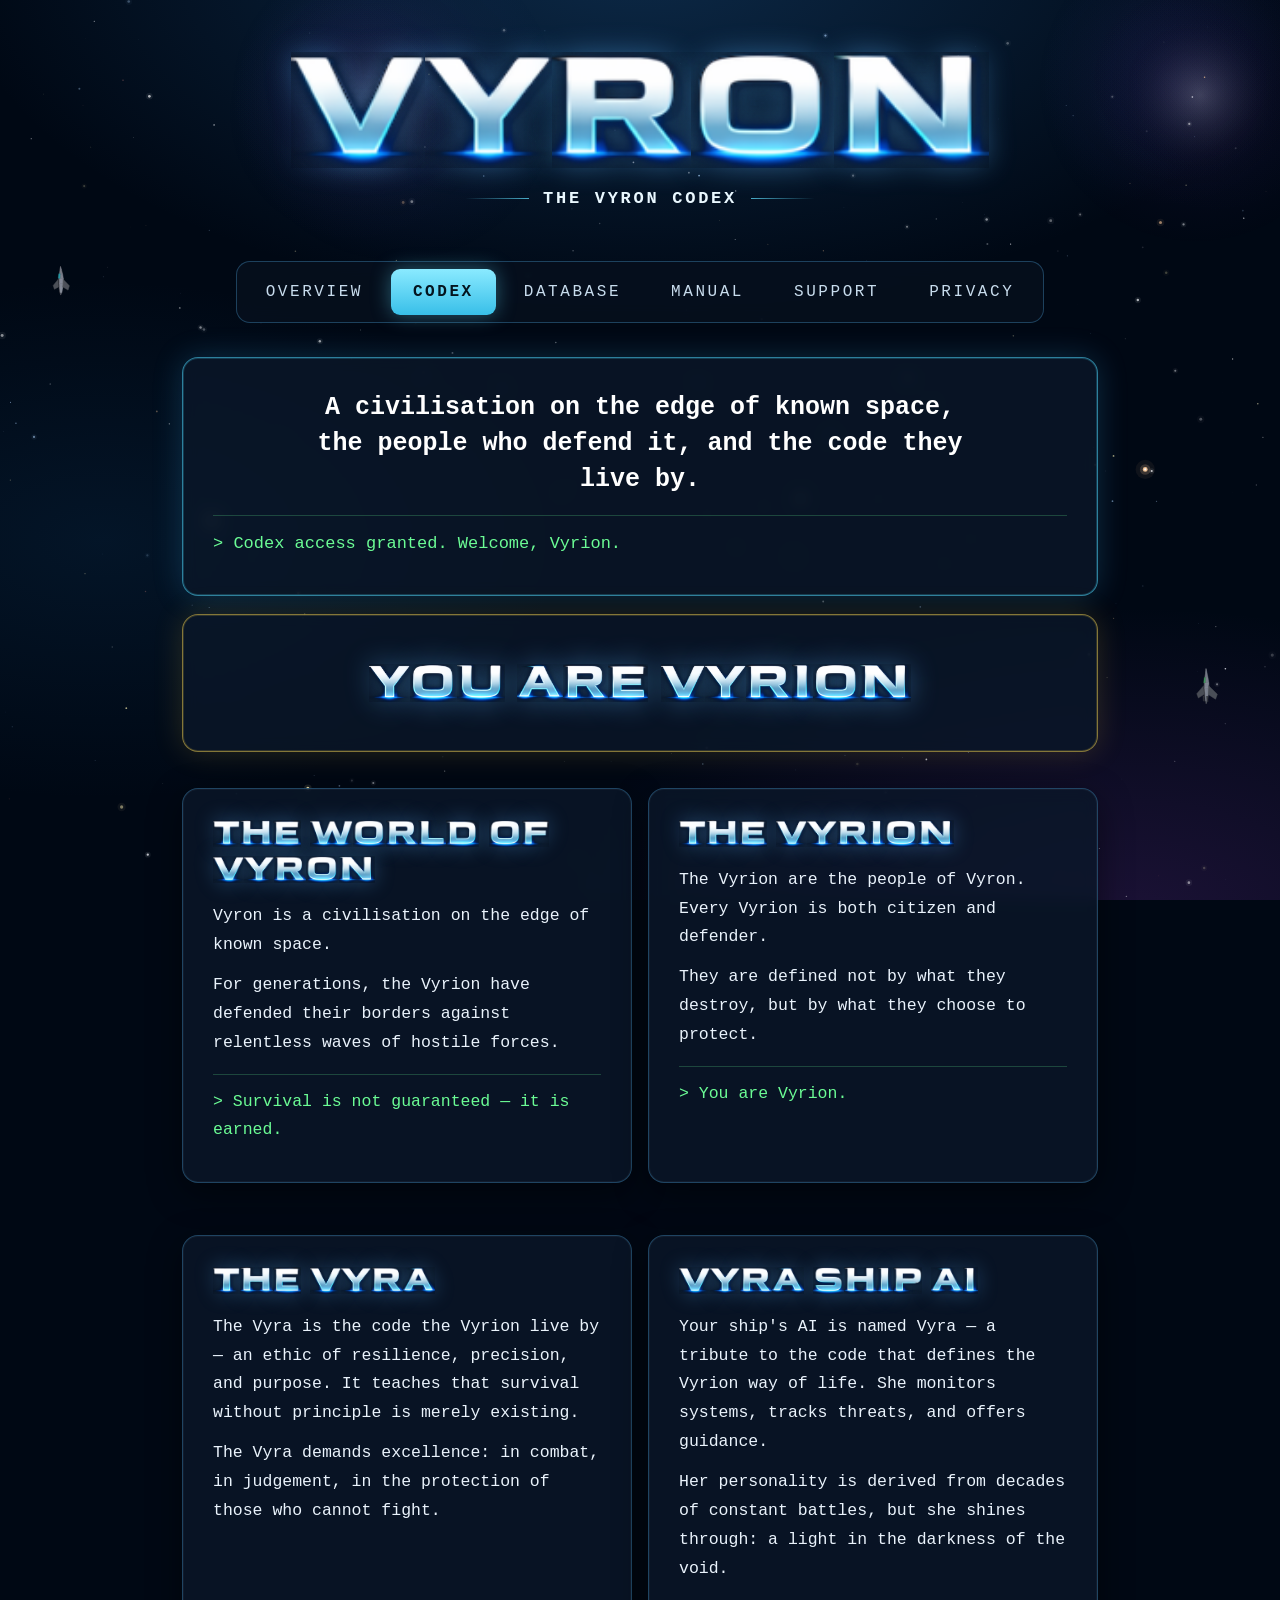
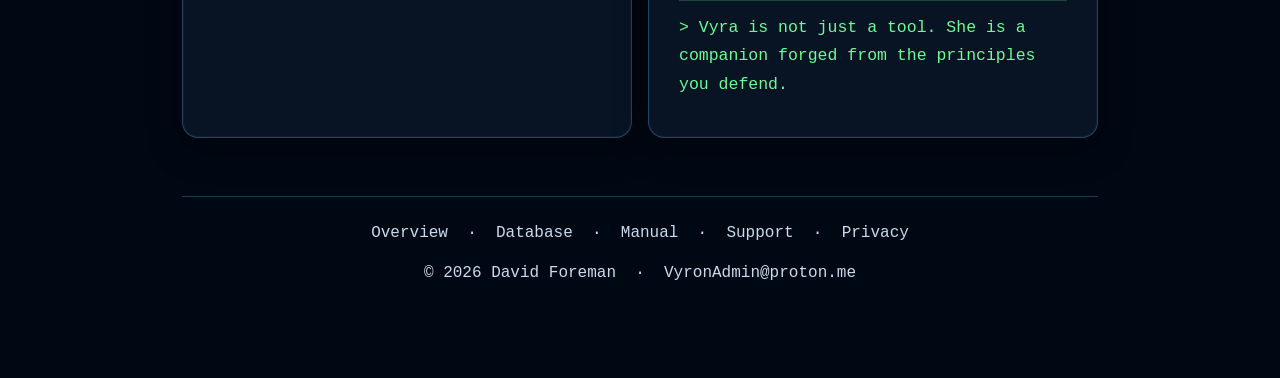
==== codex.html @ 92551178 "Full site: Overview, Codex, Database, Manual; rewrite Support and Privacy Grows the two-page support" ====
<!doctype html>
<html lang="en-GB">
<head>
<meta charset="utf-8" />
<meta name="viewport" content="width=device-width, initial-scale=1" />
<title>VYRON — The Vyron Codex</title>
<meta name="description" content="The Vyron Codex: the world of Vyron, the Vyrion who defend it, the Vyra they live by, and Vyra the ship AI forged from those principles." />
<script>document.documentElement.classList.add('js')</script>
<link rel="icon" type="image/png" href="favicon.png" />
<link rel="stylesheet" href="style.css" />
</head>
<body>
<canvas id="stars" aria-hidden="true"></canvas>
<canvas id="patrol" aria-hidden="true"></canvas>

<div class="wrap" data-page="codex">

  <header class="brand">
    <h1 class="chrome" data-chrome="vyron">VYRON</h1>
    <p class="tagline">The Vyron Codex</p>
  </header>

  <section class="panel focus">
    <p class="codex-lead">A civilisation on the edge of known space, the people who defend it,
      and the code they live by.</p>
    <p class="terminal">&gt; Codex access granted. Welcome, Vyrion.</p>
  </section>

  <section class="panel amber">
    <!-- Cycles one phrase at a time in the chrome font. -->
    <div class="creed" id="creed"
         aria-label="You are Vyrion. You live by the Vyra. This is Vyron.">
      <span class="creed-line chrome" data-chrome="you are vyrion">You are Vyrion</span>
      <span class="creed-line chrome" data-chrome="you live by the vyra">You live by the Vyra</span>
      <span class="creed-line chrome" data-chrome="this is vyron">This is Vyron</span>
    </div>
  </section>

  <div class="pillars">
    <section class="panel pillar">
      <h2 class="chrome" data-chrome="the world of vyron">The World of Vyron</h2>
      <p>Vyron is a civilisation on the edge of known space.</p>
      <p>For generations, the Vyrion have defended their borders against relentless waves of
        hostile forces.</p>
      <p class="terminal">&gt; Survival is not guaranteed — it is earned.</p>
    </section>

    <section class="panel pillar">
      <h2 class="chrome" data-chrome="the vyrion">The Vyrion</h2>
      <p>The Vyrion are the people of Vyron. Every Vyrion is both citizen and defender.</p>
      <p>They are defined not by what they destroy, but by what they choose to protect.</p>
      <p class="terminal">&gt; You are Vyrion.</p>
    </section>

    <section class="panel pillar">
      <h2 class="chrome" data-chrome="the vyra">The Vyra</h2>
      <p>The Vyra is the code the Vyrion live by — an ethic of resilience, precision, and purpose.
        It teaches that survival without principle is merely existing.</p>
      <p>The Vyra demands excellence: in combat, in judgement, in the protection of those who
        cannot fight.</p>
    </section>

    <section class="panel pillar">
      <h2 class="chrome" data-chrome="vyra ship ai">Vyra — Ship AI</h2>
      <p>Your ship's AI is named Vyra — a tribute to the code that defines the Vyrion way of life.
        She monitors systems, tracks threats, and offers guidance.</p>
      <p>Her personality is derived from decades of constant battles, but she shines through: a
        light in the darkness of the void.</p>
      <p class="terminal">&gt; Vyra is not just a tool. She is a companion forged from the
        principles you defend.</p>
    </section>
  </div>

</div>

<script src="chrome.js"></script>
<script src="starfield.js"></script>
<script src="data-ships.js"></script>
<script src="ships.js"></script>
<script src="site.js"></script>
</body>
</html>
---- style.css ----
/* VYRON — site styling.
   Titles and section headings use the chrome bitmap font (glyphs in font/,
   rendered by chrome.js). Body copy is Courier New.

   Contrast rule: no grey body text anywhere. The dimmest text on the site
   is --text-2 (#c8dced) and nothing is smaller than 15px. */

:root{
  --bg:#000814;
  --panel:rgba(11,24,42,.78);
  --line:rgba(70,150,200,.38);
  --line-hi:rgba(76,217,255,.55);

  --cyan:#5fdfff;
  --amber:#ffd94d;
  --green:#6bfc95;
  --magenta:#ff7ad9;

  --text:#eaf3fc;      /* body */
  --text-2:#c8dced;    /* secondary — still bright enough to read */

  --mono:"Courier New",ui-monospace,Menlo,Monaco,monospace;
}

*{box-sizing:border-box;margin:0;padding:0}
html{scroll-behavior:smooth}

body{
  background:
    radial-gradient(ellipse 75% 55% at 50% -5%, rgba(35,105,170,.34), transparent 72%),
    radial-gradient(ellipse 62% 48% at 88% 102%, rgba(105,45,150,.26), transparent 72%),
    radial-gradient(ellipse 50% 40% at 8% 60%, rgba(20,80,130,.18), transparent 72%),
    var(--bg);
  background-attachment:fixed;
  color:var(--text);
  font-family:var(--mono);
  font-size:18px;
  line-height:1.75;
  min-height:100vh;
  -webkit-font-smoothing:antialiased;
  overflow-x:hidden;
}

/* Starfield canvas sits behind everything */
#stars{position:fixed;inset:0;width:100%;height:100%;z-index:0;pointer-events:none}
.wrap{position:relative;z-index:2;max-width:960px;margin:0 auto;padding:0 22px 80px}

/* ---------- Chrome bitmap font ---------- */

.chrome{display:block;text-align:center;line-height:0;white-space:nowrap}
.chrome-glyph{
  height:1em;width:auto;vertical-align:middle;
  image-rendering:auto;
  filter:drop-shadow(0 0 14px rgba(90,180,255,.42));
}
.chrome-word{white-space:nowrap;display:inline-block}   /* keep words intact when wrapping */
.chrome-space{display:inline-block;width:.34em}
.chrome-lit{
  font-family:var(--mono);color:#cfe9fb;font-size:.68em;
  vertical-align:middle;line-height:1;
}

/* Wordmark */
.brand{padding:52px 0 6px}
.brand .chrome{font-size:clamp(56px,12vw,116px)}   /* font-size drives glyph height */

/* Section headings rendered in chrome, smaller */
h2.chrome{
  font-size:clamp(18px,3.4vw,27px);text-align:left;margin-bottom:14px;
  white-space:normal;line-height:1.35;      /* wrap instead of overflowing */
}
h2.chrome .chrome-glyph{filter:drop-shadow(0 0 10px rgba(90,180,255,.34))}

/* Fallback before JS runs / if it fails */
h2:not(.chrome-ready){color:var(--amber)}
.brand h1:not(.chrome-ready){
  font-size:clamp(44px,10vw,84px);letter-spacing:.16em;text-indent:.16em;font-weight:700;
  background:linear-gradient(180deg,#fff 0%,#cfe9fb 38%,#5aa9d8 52%,#e8f6ff 66%,#8fc4e4 100%);
  -webkit-background-clip:text;background-clip:text;color:transparent;
}

.tagline{
  text-align:center;color:#eaf8ff;font-size:17px;letter-spacing:.16em;
  text-transform:uppercase;margin-top:16px;font-weight:700;
  display:flex;align-items:center;justify-content:center;gap:14px;
}
.tagline::before,.tagline::after{
  content:"";height:1px;width:clamp(20px,7vw,64px);
  background:linear-gradient(90deg,transparent,rgba(95,223,255,.75));
}
.tagline::after{background:linear-gradient(90deg,rgba(95,223,255,.75),transparent)}
.updated{text-align:center;color:var(--text-2);font-size:16px;margin-top:10px}

/* ---------- Sticky nav ---------- */

.nav{
  position:sticky;top:0;z-index:50;
  display:flex;justify-content:center;flex-wrap:wrap;gap:6px;
  margin:30px auto 34px;padding:7px;
  border:1px solid var(--line);border-radius:14px;
  background:rgba(6,16,30,.86);backdrop-filter:blur(10px);
  width:max-content;max-width:100%;
  transition:box-shadow .2s ease,border-color .2s ease;
}
.nav.stuck{box-shadow:0 10px 34px rgba(0,0,0,.6);border-color:var(--line-hi)}
/* When stuck, lay a full-width blurred bar behind the pill so content
   scrolling underneath is covered cleanly instead of half-hidden. */
.nav::before{
  content:"";position:absolute;left:50%;transform:translateX(-50%);
  top:-14px;bottom:-14px;width:100vw;z-index:-1;
  background:rgba(2,9,20,.92);backdrop-filter:blur(10px);
  border-bottom:1px solid var(--line);
  opacity:0;transition:opacity .2s ease;pointer-events:none;
}
.nav.stuck::before{opacity:1}
.nav a{
  color:var(--text-2);text-decoration:none;border:0;
  font-size:16px;letter-spacing:.16em;text-transform:uppercase;
  padding:9px 22px;border-radius:9px;
  transition:color .16s ease,background .16s ease;
}
.nav a:hover{color:#fff;background:rgba(95,223,255,.14)}
.nav a.on{
  color:#04141f;background:linear-gradient(180deg,#8aeaff,#38bfe8);
  box-shadow:0 0 20px rgba(95,223,255,.38);font-weight:700;
}

/* ---------- Panels ---------- */

.panel{
  background:var(--panel);border:1px solid var(--line);border-radius:16px;
  padding:26px 30px;margin:18px 0;backdrop-filter:blur(8px);
  box-shadow:0 0 0 1px rgba(255,255,255,.04) inset, 0 10px 34px rgba(0,0,0,.46);
  transition:opacity .5s ease,transform .5s ease,border-color .2s ease;
}
.js .panel{opacity:0;transform:translateY(16px)}
.js .panel.in{opacity:1;transform:none}
.panel.focus{border-color:var(--line-hi);box-shadow:0 0 30px rgba(60,170,230,.22), 0 0 0 1px rgba(76,217,255,.2) inset}
.panel.amber{border-color:rgba(255,217,77,.5);box-shadow:0 0 30px rgba(255,200,60,.16), 0 0 0 1px rgba(255,217,77,.16) inset}

p{margin:11px 0}
h3{color:var(--cyan);font-size:18px;margin:20px 0 3px;font-weight:700}

a{color:var(--cyan);text-decoration:none;border-bottom:1px solid rgba(95,223,255,.4)}
a:hover{border-bottom-color:var(--cyan);color:#9beeff}

.sub{color:var(--text-2);font-size:17px}
.terminal{
  color:var(--green);font-size:17px;margin-top:16px;padding-top:13px;
  border-top:1px solid rgba(107,252,149,.22);
}
kbd{
  font-family:var(--mono);background:rgba(255,255,255,.09);
  border:1px solid var(--line);border-radius:5px;padding:2px 7px;font-size:16px;color:#eaf6ff;
}

ul{list-style:none;margin:10px 0}
ul li{padding-left:22px;position:relative;margin:7px 0;color:var(--text);font-size:17px}
ul li::before{content:"▸";position:absolute;left:0;color:var(--cyan)}

.grid{display:grid;grid-template-columns:repeat(auto-fit,minmax(270px,1fr));gap:16px}

/* ---------- Spec rows: a label and what it does ---------- */

.spec{display:grid;gap:8px;margin:16px 0 4px}
.spec>div{
  display:grid;grid-template-columns:minmax(120px,168px) 1fr;gap:18px;align-items:baseline;
  padding:11px 15px;background:rgba(6,16,30,.5);
  border:1px solid rgba(70,150,200,.24);border-radius:10px;
  transition:border-color .18s ease,background .18s ease;
}
.spec>div:hover{border-color:var(--line-hi);background:rgba(8,22,40,.7)}
.spec dt{
  margin:0;color:var(--amber);font-family:var(--mono);font-size:16px;
  letter-spacing:.05em;line-height:1.5;
}
.spec dt kbd{margin-right:3px}
.spec dd{margin:0;color:var(--text-2);font-size:16px;line-height:1.65}
.spec dd b{color:#fff;font-weight:700}
@media (max-width:540px){
  .spec>div{grid-template-columns:1fr;gap:5px}
}

/* ---------- Hero + stats ---------- */

.hero{
  text-align:center;font-size:clamp(23px,4vw,31px);line-height:1.35;
  color:#fff;font-weight:700;margin:4px 0 10px;
}
.hero-sub{text-align:center;color:var(--text);font-size:18px;max-width:680px;margin:0 auto}

.stats{display:grid;grid-template-columns:repeat(auto-fit,minmax(130px,1fr));gap:12px;margin:24px 0 4px}
.stat{
  border:1px solid var(--line);border-radius:13px;padding:18px 10px;text-align:center;
  background:rgba(8,20,36,.6);
  transition:opacity .45s ease,transform .45s ease;
}
.js .stat{opacity:0;transform:translateY(12px)}
.js .stat.in{opacity:1;transform:none}
.stat b{display:block;font-size:34px;color:var(--cyan);font-weight:700;line-height:1.1;
  text-shadow:0 0 18px rgba(95,223,255,.4)}
.stat span{display:block;font-size:15px;letter-spacing:.14em;text-transform:uppercase;
  color:var(--text-2);margin-top:6px}

/* ---------- Screenshot gallery ---------- */

.shots{display:grid;grid-template-columns:repeat(auto-fit,minmax(300px,1fr));gap:14px;margin-top:6px}
.shot{
  position:relative;border:1px solid var(--line);border-radius:13px;overflow:hidden;
  cursor:zoom-in;background:#04101d;line-height:0;
  transition:opacity .5s ease,transform .5s ease,border-color .2s ease,box-shadow .2s ease;
}
.js .shot{opacity:0;transform:translateY(14px)}
.js .shot.in{opacity:1;transform:none}
.shot img{width:100%;height:auto;display:block;transition:transform .35s ease}
.shot:hover,.shot:focus-visible{border-color:var(--line-hi);box-shadow:0 0 26px rgba(76,217,255,.26);outline:none}
.shot:hover img{transform:scale(1.035)}

.lightbox{
  position:fixed;inset:0;z-index:200;display:none;
  align-items:center;justify-content:center;
  background:rgba(0,4,10,.93);backdrop-filter:blur(6px);padding:28px;
}
.lightbox.on{display:flex}
.lightbox img{max-width:94vw;max-height:88vh;border-radius:10px;border:1px solid var(--line-hi);
  box-shadow:0 0 60px rgba(0,0,0,.8)}
.lightbox button{
  position:absolute;background:rgba(10,24,42,.9);color:var(--cyan);
  border:1px solid var(--line);border-radius:10px;
  font-family:var(--mono);font-size:26px;line-height:1;cursor:pointer;
  width:52px;height:52px;transition:background .15s ease,color .15s ease;
}
.lightbox button:hover{background:rgba(95,223,255,.2);color:#fff}
.lb-close{top:22px;right:22px}
.lb-prev{left:22px;top:50%;transform:translateY(-50%)}
.lb-next{right:22px;top:50%;transform:translateY(-50%)}

/* ---------- Why I built it ---------- */

.why .lead{font-size:clamp(20px,3.2vw,26px);line-height:1.4;font-weight:700;color:#fff;margin:6px 0 4px}
.why p{font-size:18px;margin:15px 0;color:var(--text)}
.pullquote{
  margin:24px 0 8px;padding:4px 0 4px 20px;border-left:3px solid var(--amber);
  font-size:clamp(17px,2.6vw,21px);line-height:1.5;color:#ffe9a8;font-weight:700;
}
.signoff{text-align:center;margin-top:30px}
.signoff-chrome{font-size:clamp(26px,4.6vw,40px);display:block}
.signoff-by{
  display:block;color:var(--text-2);font-size:15px;font-weight:400;
  letter-spacing:.2em;text-transform:uppercase;margin-top:18px;
}

/* ---------- CTA ---------- */

.cta{
  display:inline-block;margin-top:6px;padding:14px 30px;border-radius:12px;
  font-size:18px;font-weight:700;letter-spacing:.08em;text-transform:uppercase;
  color:#04141f;background:linear-gradient(180deg,#8aeaff,#38bfe8);border:0;
  box-shadow:0 0 26px rgba(95,223,255,.4);
  transition:transform .16s ease,box-shadow .16s ease;
}
.cta:hover{transform:translateY(-2px);box-shadow:0 0 34px rgba(95,223,255,.6);color:#04141f}
.center{text-align:center}

/* ---------- Footer ---------- */

footer{
  text-align:center;margin-top:40px;padding-top:22px;
  border-top:1px solid var(--line);
  color:var(--text-2);font-size:16px;
}
footer a{border:0;color:var(--text-2)}
footer a:hover{color:var(--cyan)}

@media (max-width:560px){
  body{font-size:17px}
  .wrap{padding:0 15px 60px}
  .panel{padding:20px 18px}
  .nav a{padding:8px 14px;letter-spacing:.1em;font-size:15px}
  .brand{padding:34px 0 4px}
  .lightbox button{width:44px;height:44px;font-size:22px}
  .lb-prev{left:8px}.lb-next{right:8px}
}

/* ================= Ship fly-by rail ================= */

/* ================= Ship showcase ================= */

.stage-panel{padding-bottom:20px}
.ship-stage-wrap{
  position:relative;margin-top:16px;
  border:1px solid var(--line);border-radius:14px;
  background:
    radial-gradient(ellipse 60% 70% at 50% 40%, rgba(40,110,175,.20), transparent 72%),
    rgba(3,10,20,.72);
  overflow:hidden;
}
canvas.ship-stage{
  display:block;width:100%;height:clamp(300px,42vw,420px);
}
.ship-name{
  position:absolute;left:0;right:0;bottom:16px;text-align:center;
  font-family:var(--mono);font-weight:700;
  font-size:clamp(15px,2.4vw,19px);letter-spacing:.22em;
  opacity:0;transition:opacity .15s linear;
  margin:0;pointer-events:none;
}

/* ================= Codex ================= */

.codex-lead{
  text-align:center;font-size:clamp(19px,3.2vw,25px);line-height:1.45;
  color:#fff;font-weight:700;max-width:680px;margin:6px auto 2px;
}
.pillars{display:grid;grid-template-columns:repeat(auto-fit,minmax(300px,1fr));gap:16px}
.pillar{position:relative;overflow:hidden}
.pillar p{font-size:16.5px}
/* One phrase visible at a time; lines are stacked so the panel never
   jumps as they swap. */
.creed{
  position:relative;text-align:center;
  min-height:clamp(52px,9vw,84px);
  display:flex;align-items:center;justify-content:center;
}
.creed-line{
  position:absolute;left:0;right:0;
  font-size:clamp(22px,4.4vw,38px);
  opacity:0;
  transition:opacity 1.2s cubic-bezier(.4,0,.2,1);
  will-change:opacity;              /* keep the fade on the compositor */
}
.creed-line.on{opacity:1}
/* Without JS every line would stack invisibly — show them as a list instead */
html:not(.js) .creed{display:block;min-height:0}
html:not(.js) .creed-line{position:static;opacity:1;display:block;margin:10px 0}

/* ================= Database ================= */

.db-controls{
  display:flex;gap:10px;flex-wrap:wrap;align-items:center;margin:4px 0 6px;
}
.db-controls input[type=search]{
  flex:1 1 220px;min-width:180px;
  background:rgba(6,16,30,.9);border:1px solid var(--line);border-radius:10px;
  color:var(--text);font-family:var(--mono);font-size:17px;padding:11px 14px;
}
.db-controls input[type=search]:focus{outline:none;border-color:var(--line-hi);
  box-shadow:0 0 18px rgba(76,217,255,.22)}
.chip{
  background:rgba(6,16,30,.9);border:1px solid var(--line);border-radius:99px;
  color:var(--text-2);font-family:var(--mono);font-size:16px;padding:9px 16px;cursor:pointer;
  transition:color .15s ease,background .15s ease,border-color .15s ease;
}
.chip:hover{color:#fff;border-color:var(--line-hi)}
.chip.on{background:linear-gradient(180deg,#8aeaff,#38bfe8);color:#04141f;font-weight:700;border-color:transparent}
.db-count{color:var(--text-2);font-size:16px;margin:2px 0 14px}

.cards{display:grid;grid-template-columns:repeat(auto-fill,minmax(230px,1fr));gap:12px}
.card{
  background:rgba(9,21,38,.8);border:1px solid var(--line);border-radius:13px;
  padding:0;cursor:pointer;text-align:left;font-family:var(--mono);
  color:var(--text);overflow:hidden;
  transition:opacity .4s ease,transform .4s ease,border-color .15s ease,box-shadow .15s ease;
}
.card-body{padding:13px 16px 15px}

/* ---- Gun-camera stills ---- */
.portrait{
  position:relative;overflow:hidden;
  background:radial-gradient(circle at 50% 45%,rgba(30,70,110,.32),rgba(5,12,24,.9) 70%);
}
.portrait img{
  display:block;width:100%;height:100%;
  object-fit:cover;object-position:center 42%;
  transition:transform .35s ease;
}
/* Scan lines + vignette so a raw capture reads as a sensor record */
.portrait::after{
  content:"";position:absolute;inset:0;pointer-events:none;
  background:
    repeating-linear-gradient(180deg,rgba(0,0,0,.15) 0 1px,transparent 1px 3px),
    radial-gradient(ellipse at 50% 45%,transparent 50%,rgba(2,7,16,.7) 100%);
}
.p-card{aspect-ratio:4/3;border-bottom:1px solid var(--line)}
.card:hover .portrait img{transform:scale(1.06)}

.portrait.none{display:flex;align-items:center;justify-content:center}
.portrait.none span{
  color:var(--amber);font-family:var(--mono);font-size:15px;
  letter-spacing:.16em;text-transform:uppercase;text-align:center;
  line-height:1.55;opacity:.8;
}

.p-detail{
  aspect-ratio:16/9;border:1px solid var(--line);
  border-radius:12px;margin-bottom:18px;
}
.p-detail img{object-fit:contain;object-position:center}
.js .card{opacity:0;transform:translateY(12px)}
.js .card.in{opacity:1;transform:none}
.card:hover,.card:focus-visible{border-color:var(--line-hi);box-shadow:0 0 22px rgba(76,217,255,.22);outline:none}
.card h3{margin:0 0 6px;color:#fff;font-size:18px}
.card .meta{color:var(--text-2);font-size:15px;display:flex;gap:10px;flex-wrap:wrap}
.threat{letter-spacing:.12em;color:var(--amber)}
.threat.t4,.threat.t5{color:#ff8a6b}

.detail{
  position:fixed;inset:0;z-index:210;display:none;
  align-items:center;justify-content:center;padding:26px;
  background:rgba(0,4,10,.9);backdrop-filter:blur(7px);
}
.detail.on{display:flex}
.detail-inner{
  background:rgba(9,21,38,.97);border:1px solid var(--line-hi);border-radius:16px;
  max-width:720px;width:100%;max-height:86vh;overflow-y:auto;padding:28px 30px;
  box-shadow:0 0 60px rgba(0,0,0,.75);
}
.detail-inner h2{margin-bottom:6px}
.detail-close{
  position:absolute;top:22px;right:22px;width:52px;height:52px;
  background:rgba(10,24,42,.9);color:var(--cyan);border:1px solid var(--line);
  border-radius:10px;font-family:var(--mono);font-size:26px;cursor:pointer;
}
.detail-close:hover{background:rgba(95,223,255,.2);color:#fff}
.dl{display:grid;grid-template-columns:repeat(auto-fit,minmax(200px,1fr));gap:16px;margin-top:16px}
.dl h4{color:var(--amber);font-size:15px;letter-spacing:.14em;text-transform:uppercase;margin-bottom:4px}
.badges{display:flex;gap:8px;flex-wrap:wrap;margin:10px 0 4px}
.badge{
  border:1px solid var(--line);border-radius:99px;padding:5px 13px;
  font-size:15px;color:var(--text-2);background:rgba(6,16,30,.7);
}


/* Chrome headings wrap; keep the wordmark on one line */
@media (max-width:560px){
  h2.chrome{font-size:clamp(17px,5.2vw,22px)}
  .brand .chrome{font-size:clamp(46px,13vw,72px)}
}
.db-empty{color:var(--text-2);font-size:17px;padding:14px 2px}

/* ================= Feature grid (Overview) ================= */

.feat-grid{
  display:grid;grid-template-columns:repeat(auto-fit,minmax(240px,1fr));
  gap:14px;margin-top:18px;
}
.feat{
  background:rgba(8,19,34,.6);
  border:1px solid var(--line);border-radius:13px;
  padding:16px 18px 18px;
  transition:border-color .18s ease,box-shadow .18s ease,transform .18s ease;
}
.feat:hover{
  border-color:var(--line-hi);
  box-shadow:0 0 24px rgba(76,217,255,.18);
  transform:translateY(-2px);
}
.feat h3.chrome{
  font-size:clamp(15px,2vw,18px);text-align:left;
  margin:0 0 8px;white-space:normal;line-height:1.3;
}
.feat p{margin:0;font-size:16px;color:var(--text-2);line-height:1.65}
.feat a{color:var(--cyan)}

/* Distant patrol — far-off traffic in the page margins */
#patrol{
  position:fixed;inset:0;width:100%;height:100%;
  z-index:3;                       /* above everything — confined to the margins */
  pointer-events:none;
  mask-image:linear-gradient(180deg,transparent 0,#000 8%,#000 92%,transparent 100%);
  -webkit-mask-image:linear-gradient(180deg,transparent 0,#000 8%,#000 92%,transparent 100%);
}
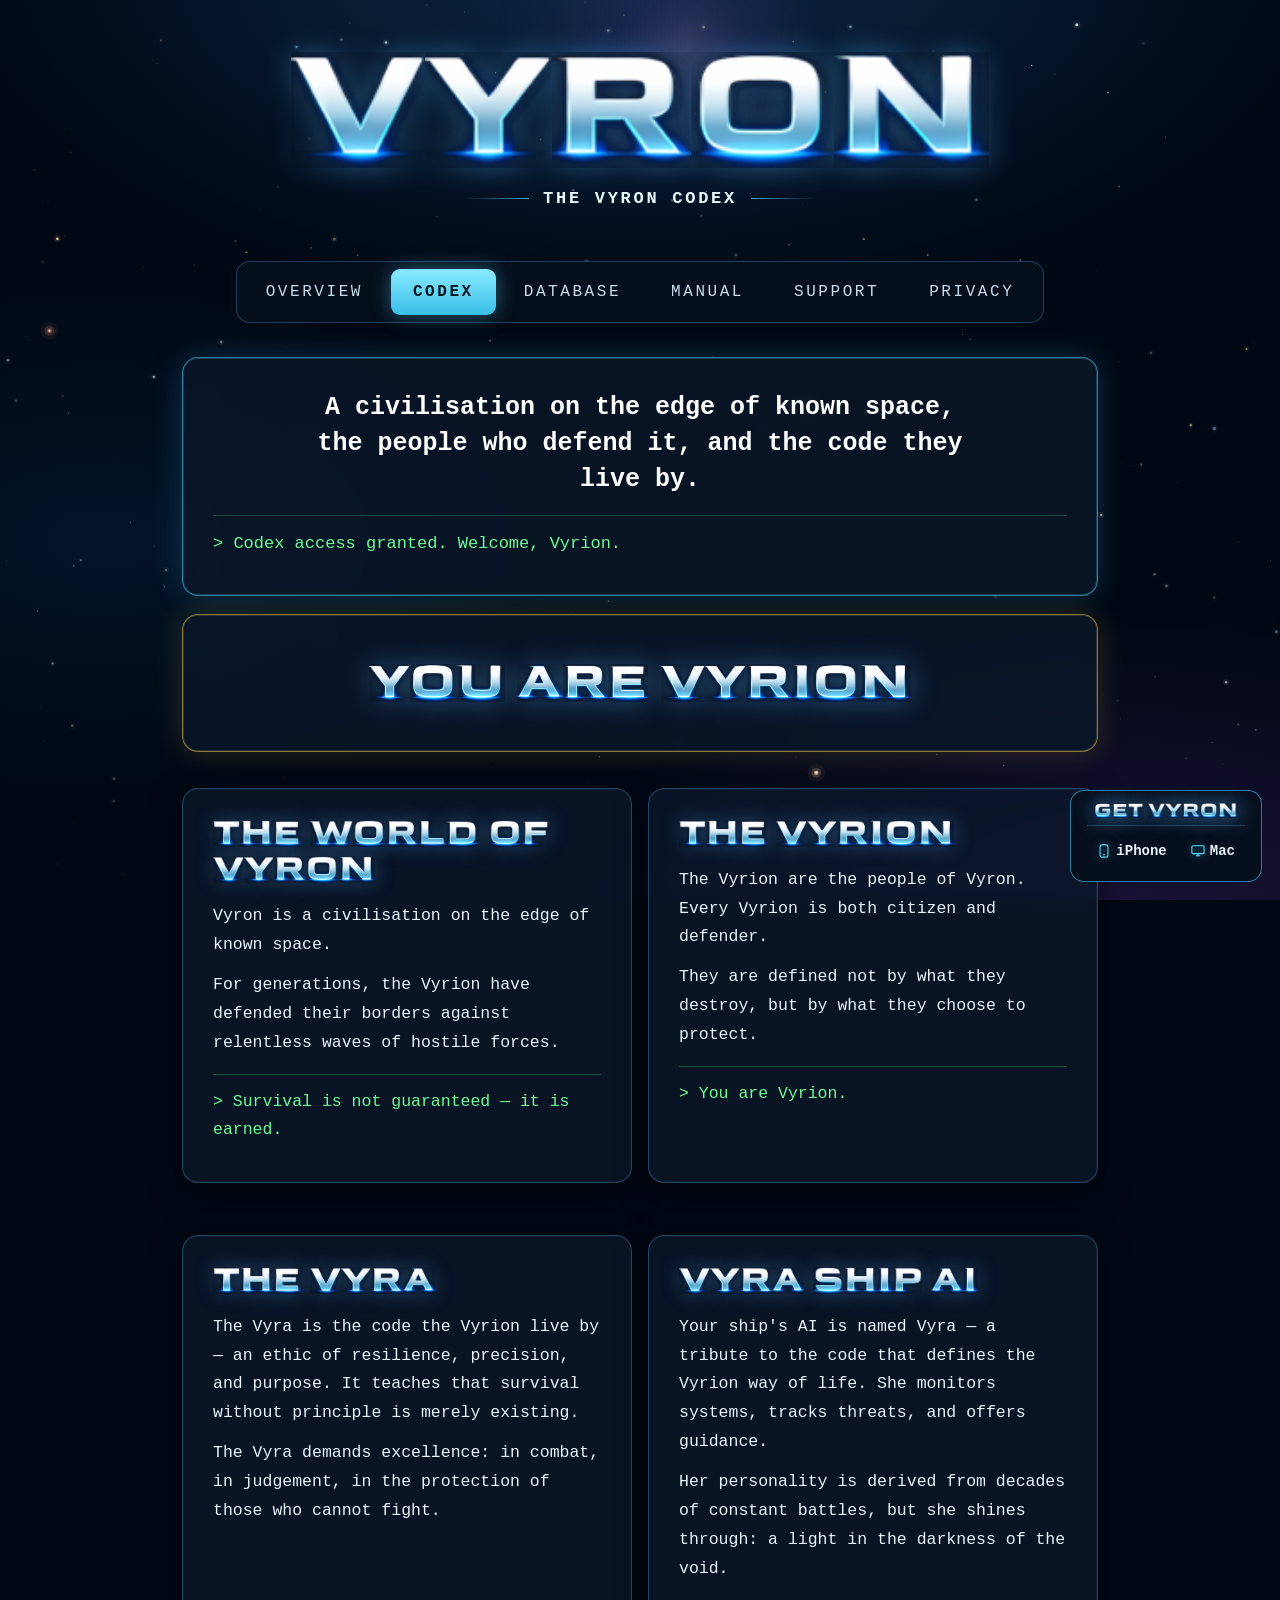
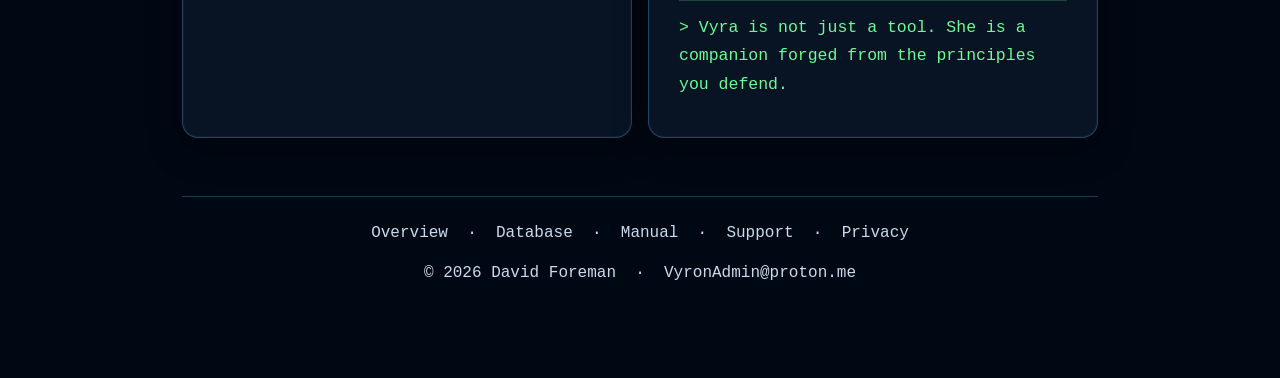
==== commit 8903e595: "Add Open Graph + Twitter Card meta tags — social preview cards The site had zero social preview meta" ====
--- a/codex.html
+++ b/codex.html
@@ -5,6 +5,16 @@
 <meta name="viewport" content="width=device-width, initial-scale=1" />
 <title>VYRON — The Vyron Codex</title>
 <meta name="description" content="The Vyron Codex: the world of Vyron, the Vyrion who defend it, the Vyra they live by, and Vyra the ship AI forged from those principles." />
+<meta property="og:site_name" content="VYRON" />
+<meta property="og:type" content="website" />
+<meta property="og:title" content="VYRON — The Vyron Codex" />
+<meta property="og:description" content="The world of Vyron, the Vyrion who defend it, the Vyra they live by, and Vyra the ship AI forged from those principles." />
+<meta property="og:image" content="https://davidforeman101.github.io/vyron/shots/shot-01.jpg" />
+<meta property="og:url" content="https://davidforeman101.github.io/vyron/codex.html" />
+<meta name="twitter:card" content="summary_large_image" />
+<meta name="twitter:title" content="VYRON — The Vyron Codex" />
+<meta name="twitter:description" content="The world of Vyron, the Vyrion who defend it, the Vyra they live by, and Vyra the ship AI forged from those principles." />
+<meta name="twitter:image" content="https://davidforeman101.github.io/vyron/shots/shot-01.jpg" />
 <script>document.documentElement.classList.add('js')</script>
 <link rel="icon" type="image/png" href="favicon.png" />
 <link rel="stylesheet" href="style.css" />
--- a/style.css
+++ b/style.css
@@ -103,6 +103,22 @@
   transition:box-shadow .2s ease,border-color .2s ease;
 }
 .nav.stuck{box-shadow:0 10px 34px rgba(0,0,0,.6);border-color:var(--line-hi)}
+
+/* Small wordmark inside the nav — appears only once the nav sticks, so the
+   VYRON title is still present after the big one scrolls away.
+   .chrome sets display:block, so these rules need the extra specificity. */
+.nav .nav-brand.chrome{
+  display:none;
+  font-size:21px;                 /* drives glyph height (glyphs are 1em) */
+  line-height:0;padding:0 14px 0 6px;border:0;background:none;
+  align-self:center;opacity:0;transition:opacity .2s ease;
+}
+.nav.stuck .nav-brand.chrome{display:inline-flex;align-items:center;opacity:.95}
+.nav.stuck .nav-brand.chrome:hover{opacity:1}
+.nav .nav-brand .chrome-glyph{filter:drop-shadow(0 0 8px rgba(90,180,255,.5))}
+@media (max-width:560px){
+  .nav .nav-brand.chrome{font-size:16px;padding:0 6px 0 2px}
+}
 /* When stuck, lay a full-width blurred bar behind the pill so content
    scrolling underneath is covered cleanly instead of half-hidden. */
 .nav::before{
@@ -125,6 +141,52 @@
   box-shadow:0 0 20px rgba(95,223,255,.38);font-weight:700;
 }
 
+/* ---------- Floating store badge (bottom-right, fixed, every page) ---------- */
+
+.store-badge{
+  position:fixed;right:18px;bottom:18px;z-index:90;
+  display:flex;flex-direction:column;align-items:center;gap:7px;
+  padding:12px 16px;border-radius:14px;
+  border:1px solid var(--line-hi);background:rgba(6,16,30,.92);
+  backdrop-filter:blur(10px);
+  animation:badge-pulse 2.8s ease-in-out infinite;
+}
+@keyframes badge-pulse{
+  0%,100%{
+    box-shadow:0 0 22px rgba(60,170,230,.26), 0 10px 28px rgba(0,0,0,.5),
+      0 0 0 1px rgba(76,217,255,.14) inset;
+    border-color:var(--line-hi);
+  }
+  50%{
+    box-shadow:0 0 46px rgba(70,200,255,.62), 0 10px 28px rgba(0,0,0,.5),
+      0 0 0 1px rgba(150,230,255,.32) inset;
+    border-color:#a4ecff;
+  }
+}
+@media (prefers-reduced-motion: reduce){
+  .store-badge{animation:none;box-shadow:0 0 26px rgba(60,170,230,.3), 0 10px 28px rgba(0,0,0,.5)}
+}
+.store-badge-label.chrome{
+  font-size:15px;                     /* drives glyph height (glyphs are 1em) */
+  line-height:0;
+}
+.store-badge-label .chrome-glyph{filter:drop-shadow(0 0 10px rgba(90,190,255,.65))}
+.store-badge-links{display:flex;gap:4px;border-top:1px solid var(--line);padding-top:7px;width:100%}
+.store-badge-link{
+  display:inline-flex;align-items:center;gap:5px;
+  color:var(--text);border:0;text-decoration:none;
+  font-size:14px;font-weight:600;padding:6px 10px;border-radius:8px;
+  transition:color .16s ease,background .16s ease;
+}
+.store-badge-link svg{flex:none;color:var(--cyan);filter:drop-shadow(0 0 4px rgba(95,223,255,.5))}
+.store-badge-link:hover{color:#fff;background:rgba(95,223,255,.18)}
+@media (max-width:560px){
+  .store-badge{right:10px;bottom:10px;padding:9px 11px;gap:5px}
+  .store-badge-label.chrome{font-size:12px}
+  .store-badge-links{padding-top:5px}
+  .store-badge-link{padding:5px 7px;font-size:13px}
+}
+
 /* ---------- Panels ---------- */
 
 .panel{
@@ -158,7 +220,7 @@
 ul li{padding-left:22px;position:relative;margin:7px 0;color:var(--text);font-size:17px}
 ul li::before{content:"▸";position:absolute;left:0;color:var(--cyan)}
 
-.grid{display:grid;grid-template-columns:repeat(auto-fit,minmax(270px,1fr));gap:16px}
+.grid{display:grid;grid-template-columns:repeat(auto-fit,minmax(min(270px,100%),1fr));gap:16px}
 
 /* ---------- Spec rows: a label and what it does ---------- */
 
@@ -189,22 +251,41 @@
 }
 .hero-sub{text-align:center;color:var(--text);font-size:18px;max-width:680px;margin:0 auto}
 
-.stats{display:grid;grid-template-columns:repeat(auto-fit,minmax(130px,1fr));gap:12px;margin:24px 0 4px}
+/* Six across on a laptop, three rows of two on a phone. Explicit column
+   counts rather than auto-fit, so the count never drifts with the viewport. */
+.stats{display:grid;grid-template-columns:repeat(6,1fr);gap:9px;margin:24px 0 4px}
 .stat{
-  border:1px solid var(--line);border-radius:13px;padding:18px 10px;text-align:center;
+  border:1px solid var(--line);border-radius:13px;padding:18px 4px;text-align:center;
   background:rgba(8,20,36,.6);
   transition:opacity .45s ease,transform .45s ease;
 }
 .js .stat{opacity:0;transform:translateY(12px)}
 .js .stat.in{opacity:1;transform:none}
-.stat b{display:block;font-size:34px;color:var(--cyan);font-weight:700;line-height:1.1;
-  text-shadow:0 0 18px rgba(95,223,255,.4)}
-.stat span{display:block;font-size:15px;letter-spacing:.14em;text-transform:uppercase;
-  color:var(--text-2);margin-top:6px}
+.stat b{display:block;font-size:clamp(26px,2.6vw,34px);color:var(--cyan);font-weight:700;
+  line-height:1.1;text-shadow:0 0 18px rgba(95,223,255,.4)}
+/* "ACHIEVEMENTS" is one word, so it cannot wrap — if it doesn't fit a sixth
+   of the panel it overflows the box. At 15px Courier it needs ~108px, so the
+   box must keep well clear of that: hence gap 9 / padding 4 above, giving
+   ~127px. No letter-spacing here — it bought nothing but risk. */
+.stat span{display:block;font-size:15px;letter-spacing:0;text-transform:uppercase;
+  color:var(--text-2);margin-top:6px;line-height:1.25}
+
+/* Six across only once the panel is genuinely wide enough for the longest
+   label. Below ~1000px the wrap is still growing, each box drops under
+   120px inside, and ACHIEVEMENTS starts to touch the edges. */
+@media (max-width:999px){
+  .stats{grid-template-columns:repeat(3,1fr)}
+}
+@media (max-width:560px){
+  .stats{grid-template-columns:repeat(2,1fr);gap:7px}
+  .stat{padding:12px 3px;border-radius:11px}
+  .stat b{font-size:27px}
+  .stat span{font-size:15px;margin-top:3px;letter-spacing:0}
+}
 
 /* ---------- Screenshot gallery ---------- */
 
-.shots{display:grid;grid-template-columns:repeat(auto-fit,minmax(300px,1fr));gap:14px;margin-top:6px}
+.shots{display:grid;grid-template-columns:repeat(auto-fit,minmax(min(300px,100%),1fr));gap:14px;margin-top:6px}
 .shot{
   position:relative;border:1px solid var(--line);border-radius:13px;overflow:hidden;
   cursor:zoom-in;background:#04101d;line-height:0;
@@ -244,7 +325,11 @@
   font-size:clamp(17px,2.6vw,21px);line-height:1.5;color:#ffe9a8;font-weight:700;
 }
 .signoff{text-align:center;margin-top:30px}
-.signoff-chrome{font-size:clamp(26px,4.6vw,40px);display:block}
+/* clamp() floors at 26px, which is wider than a 320px screen can take for
+   "game" — .chrome is nowrap so it pushed the page out to 388px. Allow the
+   phrase to wrap at spaces (words stay intact via .chrome-word) and let the
+   floor drop on very narrow screens. */
+.signoff-chrome{font-size:clamp(20px,4.6vw,40px);display:block;white-space:normal;line-height:1.3}
 .signoff-by{
   display:block;color:var(--text-2);font-size:15px;font-weight:400;
   letter-spacing:.2em;text-transform:uppercase;margin-top:18px;
@@ -276,10 +361,31 @@
   body{font-size:17px}
   .wrap{padding:0 15px 60px}
   .panel{padding:20px 18px}
-  .nav a{padding:8px 14px;letter-spacing:.1em;font-size:15px}
-  .brand{padding:34px 0 4px}
+  /* Tighter tracking, padding and gap (never a smaller font) so the sticky
+     wordmark and all six links still fit two rows on a phone, not three. */
+  .nav{gap:5px}
+  .nav a{padding:8px 8px;letter-spacing:.03em;font-size:15px}
   .lightbox button{width:44px;height:44px;font-size:22px}
   .lb-prev{left:8px}.lb-next{right:8px}
+
+  /* --- Get to the content sooner. On a 390px screen the title, tagline and
+         nav were eating 345px — 41% of the first screen — before a word of
+         copy appeared. --- */
+  .brand{padding:20px 0 2px}
+  .brand .chrome{font-size:clamp(46px,11.5vw,116px)}
+  .tagline{margin-top:10px;letter-spacing:.07em;gap:9px}
+  .tagline::before,.tagline::after{width:clamp(12px,4vw,64px)}
+  .nav{margin:16px auto 18px}
+
+  /* Hero: left-align the body copy. Centred monospace over a narrow column
+     gives ragged, hard-to-scan lines. */
+  .hero{font-size:clamp(25px,7vw,31px);line-height:1.28}
+  .hero-sub{text-align:left}
+  .stats{margin:18px 0 4px;gap:10px}
+
+  /* Wrapped creed needs room for two lines */
+  .creed{min-height:104px}
+  .creed-line{font-size:clamp(21px,5.6vw,38px)}
 }
 
 /* ================= Ship fly-by rail ================= */
@@ -298,6 +404,18 @@
 canvas.ship-stage{
   display:block;width:100%;height:clamp(300px,42vw,420px);
 }
+
+/* Hero stage — the first thing on the page, so it sits above the headline
+   and runs edge to edge inside the panel. Shorter than the standalone stage
+   so the headline and stats still make the first screen on a phone. */
+.hero-panel{padding-top:18px}
+.hero-stage{margin:0 0 20px}
+.hero-stage canvas.ship-stage{height:clamp(210px,34vw,340px)}
+@media (max-width:560px){
+  .hero-panel{padding:14px 14px 20px}
+  .hero-stage{margin:0 0 16px;border-radius:12px}
+  .hero-stage canvas.ship-stage{height:215px}
+}
 .ship-name{
   position:absolute;left:0;right:0;bottom:16px;text-align:center;
   font-family:var(--mono);font-weight:700;
@@ -312,7 +430,7 @@
   text-align:center;font-size:clamp(19px,3.2vw,25px);line-height:1.45;
   color:#fff;font-weight:700;max-width:680px;margin:6px auto 2px;
 }
-.pillars{display:grid;grid-template-columns:repeat(auto-fit,minmax(300px,1fr));gap:16px}
+.pillars{display:grid;grid-template-columns:repeat(auto-fit,minmax(min(300px,100%),1fr));gap:16px}
 .pillar{position:relative;overflow:hidden}
 .pillar p{font-size:16.5px}
 /* One phrase visible at a time; lines are stacked so the panel never
@@ -328,6 +446,11 @@
   opacity:0;
   transition:opacity 1.2s cubic-bezier(.4,0,.2,1);
   will-change:opacity;              /* keep the fade on the compositor */
+  /* .chrome is nowrap, which pushed "You live by the Vyra" off the side of a
+     phone (448px wide on a 390px screen). Wrap at spaces; .chrome-word still
+     keeps each word intact so it never breaks mid-word. */
+  white-space:normal;
+  line-height:1.25;
 }
 .creed-line.on{opacity:1}
 /* Without JS every line would stack invisibly — show them as a list instead */
@@ -355,7 +478,7 @@
 .chip.on{background:linear-gradient(180deg,#8aeaff,#38bfe8);color:#04141f;font-weight:700;border-color:transparent}
 .db-count{color:var(--text-2);font-size:16px;margin:2px 0 14px}
 
-.cards{display:grid;grid-template-columns:repeat(auto-fill,minmax(230px,1fr));gap:12px}
+.cards{display:grid;grid-template-columns:repeat(auto-fill,minmax(min(230px,100%),1fr));gap:12px}
 .card{
   background:rgba(9,21,38,.8);border:1px solid var(--line);border-radius:13px;
   padding:0;cursor:pointer;text-align:left;font-family:var(--mono);
@@ -422,7 +545,7 @@
   border-radius:10px;font-family:var(--mono);font-size:26px;cursor:pointer;
 }
 .detail-close:hover{background:rgba(95,223,255,.2);color:#fff}
-.dl{display:grid;grid-template-columns:repeat(auto-fit,minmax(200px,1fr));gap:16px;margin-top:16px}
+.dl{display:grid;grid-template-columns:repeat(auto-fit,minmax(min(200px,100%),1fr));gap:16px;margin-top:16px}
 .dl h4{color:var(--amber);font-size:15px;letter-spacing:.14em;text-transform:uppercase;margin-bottom:4px}
 .badges{display:flex;gap:8px;flex-wrap:wrap;margin:10px 0 4px}
 .badge{
@@ -435,13 +558,22 @@
 @media (max-width:560px){
   h2.chrome{font-size:clamp(17px,5.2vw,22px)}
   .brand .chrome{font-size:clamp(46px,13vw,72px)}
+
+  /* Two enemies per row — halves the portrait size and roughly halves the
+     length of the page. Must live *after* the base .cards rule above:
+     media queries add no specificity, so a later rule would win. */
+  .cards{grid-template-columns:repeat(2,1fr);gap:10px}
+  .card-body{padding:10px 11px 12px}
+  .card h3{font-size:16px}
+  .card .meta{font-size:15px;gap:6px}
+  .p-card{aspect-ratio:1/1}
 }
 .db-empty{color:var(--text-2);font-size:17px;padding:14px 2px}
 
 /* ================= Feature grid (Overview) ================= */
 
 .feat-grid{
-  display:grid;grid-template-columns:repeat(auto-fit,minmax(240px,1fr));
+  display:grid;grid-template-columns:repeat(auto-fit,minmax(min(240px,100%),1fr));
   gap:14px;margin-top:18px;
 }
 .feat{
